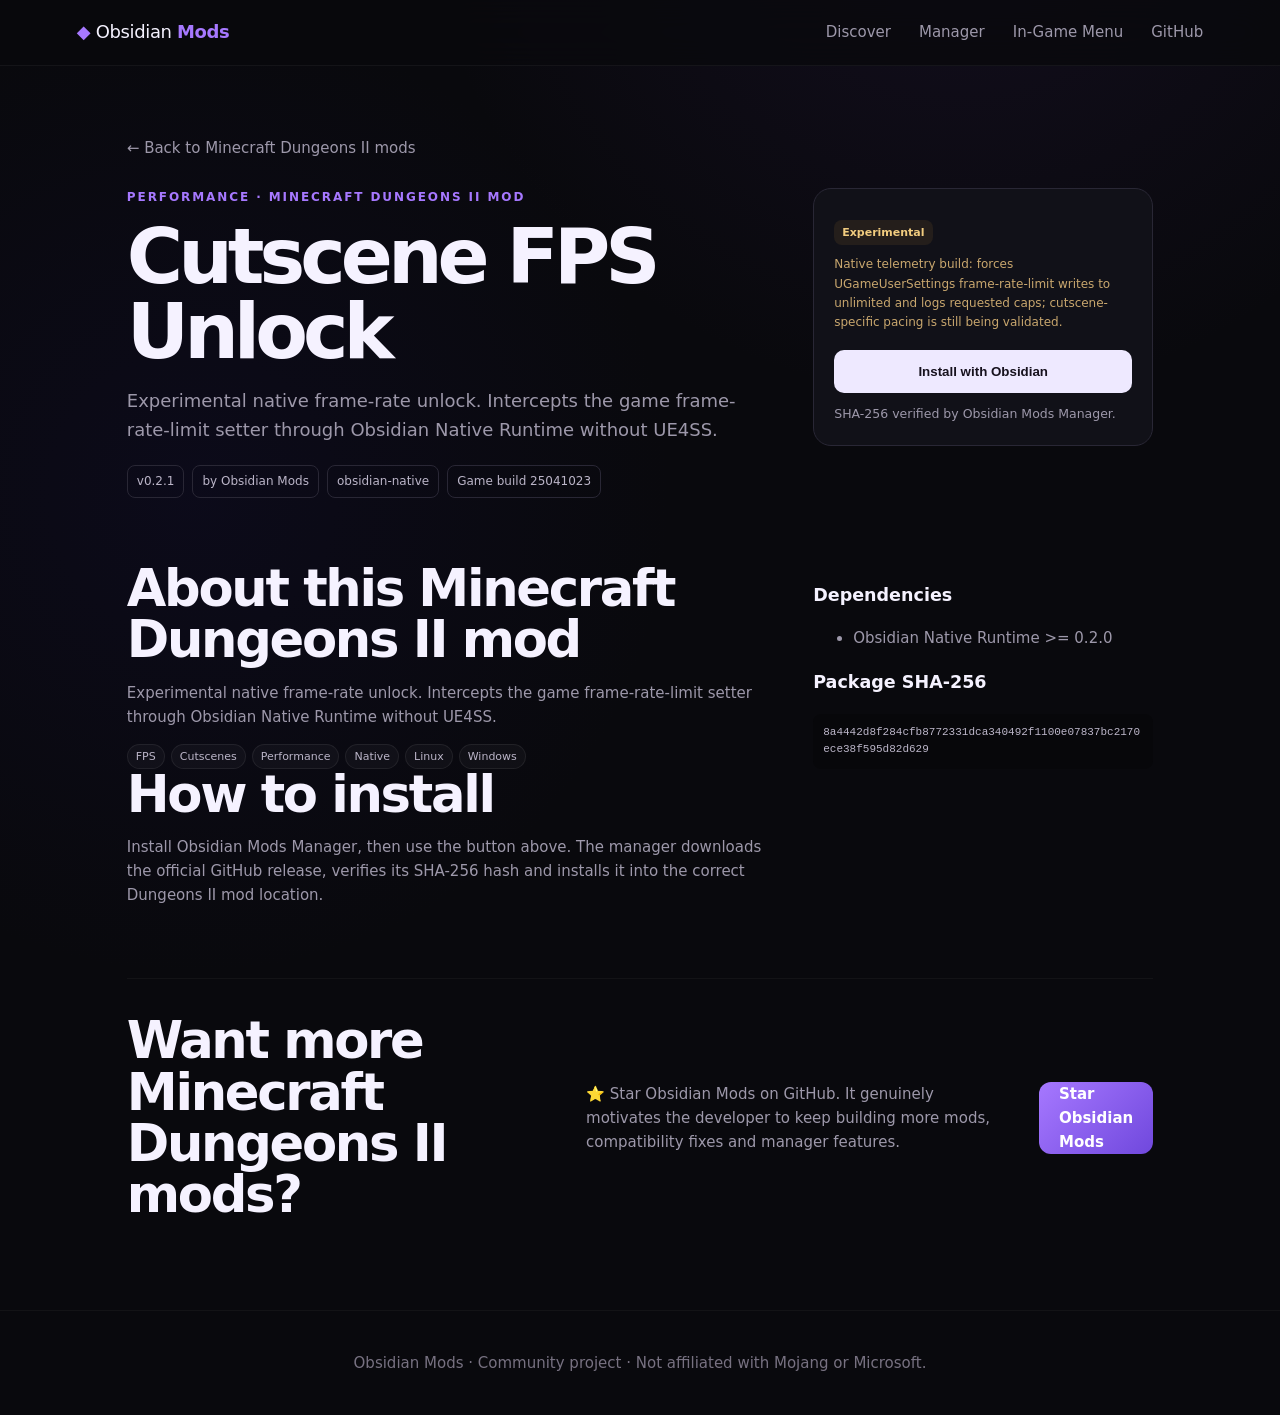
==== docs/mods/cutscene-fps-unlock/index.html @ 4a43fc02 "SEO optimize Obsidian Mods discovery" ====
<!doctype html>
<html lang="en">
<head>
  <meta charset="utf-8">
  <meta name="viewport" content="width=device-width,initial-scale=1">
  <meta name="description" content="Cutscene FPS Unlock for Minecraft Dungeons II (Dungeons 2). Native FPS unlock for Minecraft Dungeons II gameplay and cutscenes. Install with Obsidian Mods Manager.">
  <meta name="robots" content="index,follow,max-image-preview:large">
  <link rel="canonical" href="https://mixutin.github.io/ObsidianMods/mods/cutscene-fps-unlock/">
  <meta property="og:type" content="website">
  <meta property="og:site_name" content="Obsidian Mods">
  <meta property="og:title" content="Cutscene FPS Unlock - Minecraft Dungeons II Mod | Obsidian Mods">
  <meta property="og:description" content="Cutscene FPS Unlock for Minecraft Dungeons II (Dungeons 2). Native FPS unlock for Minecraft Dungeons II gameplay and cutscenes. Install with Obsidian Mods Manager.">
  <meta property="og:url" content="https://mixutin.github.io/ObsidianMods/mods/cutscene-fps-unlock/">
  <meta name="twitter:card" content="summary_large_image">
  <title>Cutscene FPS Unlock - Minecraft Dungeons II Mod | Obsidian Mods</title>
  <link rel="stylesheet" href="../../styles.css">
  <script type="application/ld+json">{"@context":"https://schema.org","@type":"SoftwareApplication","name":"Cutscene FPS Unlock","applicationCategory":"GameApplication","operatingSystem":"Windows, Linux","softwareVersion":"0.2.1","description":"Cutscene FPS Unlock for Minecraft Dungeons II (Dungeons 2). Native FPS unlock for Minecraft Dungeons II gameplay and cutscenes. Install with Obsidian Mods Manager.","url":"https://mixutin.github.io/ObsidianMods/mods/cutscene-fps-unlock/","author":{"@type":"Organization","name":"Obsidian Mods"},"isPartOf":{"@type":"WebSite","name":"Obsidian Mods","url":"https://mixutin.github.io/ObsidianMods/"}}</script>
</head>
<body>
  <header class="nav">
    <a class="brand" href="../../"><span class="gem">◆</span> Obsidian <b>Mods</b></a>
    <nav>
      <a href="../../discover.html">Discover</a>
      <a href="../../manager.html">Manager</a>
      <a href="../../overlay.html">In-Game Menu</a>
      <a href="https://github.com/mixutin/ObsidianMods">GitHub</a>
    </nav>
  </header>
  <main>
    <section class="section mod-detail">
      <a class="back-link" href="../../discover.html">← Back to Minecraft Dungeons II mods</a>
      <div class="mod-hero">
        <div>
          <div class="eyebrow">PERFORMANCE · MINECRAFT DUNGEONS II MOD</div>
          <h1>Cutscene FPS Unlock</h1>
          <p class="lead">Experimental native frame-rate unlock. Intercepts the game frame-rate-limit setter through Obsidian Native Runtime without UE4SS.</p>
          <div class="mod-meta-row">
            <span>v0.2.1</span>
            <span>by Obsidian Mods</span>
            <span>obsidian-native</span>
            <span>Game build 25041023</span>
          </div>
        </div>
        <div class="install-panel">
          <div class="compat experimental">Experimental</div>
          <p class="status-note">Native telemetry build: forces UGameUserSettings frame-rate-limit writes to unlimited and logs requested caps; cutscene-specific pacing is still being validated.</p>
          <button class="install large-install" onclick="location.href='obsidianmods://install/cutscene-fps-unlock'">Install with Obsidian</button>
          <small>SHA-256 verified by Obsidian Mods Manager.</small>
        </div>
      </div>
      <div class="mod-columns">
        <section>
          <h2>About this Minecraft Dungeons II mod</h2>
          <p>Experimental native frame-rate unlock. Intercepts the game frame-rate-limit setter through Obsidian Native Runtime without UE4SS.</p>
          <div class="tags"><span class="tag">FPS</span><span class="tag">Cutscenes</span><span class="tag">Performance</span><span class="tag">Native</span><span class="tag">Linux</span><span class="tag">Windows</span></div>
          <h2>How to install</h2>
          <p>Install Obsidian Mods Manager, then use the button above. The manager downloads the official GitHub release, verifies its SHA-256 hash and installs it into the correct Dungeons II mod location.</p>
        </section>
        <aside>
          <h3>Dependencies</h3>
          <ul><li>Obsidian Native Runtime &gt;= 0.2.0</li></ul>
          <h3>Package SHA-256</h3>
          <code class="hash">8a4442d8f284cfb8772331dca340492f1100e07837bc2170ece38f595d82d629</code>
        </aside>
      </div>
      <section class="star-inline">
        <h2>Want more Minecraft Dungeons II mods?</h2>
        <p>⭐ Star Obsidian Mods on GitHub. It genuinely motivates the developer to keep building more mods, compatibility fixes and manager features.</p>
        <a class="primary" href="https://github.com/mixutin/ObsidianMods">Star Obsidian Mods</a>
      </section>
    </section>
  </main>
  <footer>Obsidian Mods · Community project · Not affiliated with Mojang or Microsoft.</footer>
</body>
</html>
---- docs/styles.css ----
:root {
  color-scheme: dark;
  --bg: #09090d;
  --panel: #111118;
  --panel2: #171721;
  --text: #f5f2ff;
  --muted: #9d98aa;
  --purple: #a678ff;
  --purple2: #7048dd;
  --line: #292735;
}
* { box-sizing: border-box; }
html { scroll-behavior: smooth; }
body {
  margin: 0;
  background:
    radial-gradient(circle at 75% -10%, #3d236633 0, transparent 34rem),
    radial-gradient(circle at 15% 35%, #17104d33 0, transparent 30rem),
    var(--bg);
  color: var(--text);
  font: 15px/1.6 Inter, ui-sans-serif, system-ui, -apple-system, sans-serif;
}
a { color: inherit; text-decoration: none; }
.nav {
  position: sticky; top: 0; z-index: 10;
  display: flex; align-items: center; justify-content: space-between;
  padding: 18px clamp(22px, 6vw, 90px);
  border-bottom: 1px solid #ffffff0c;
  background: #09090dcc; backdrop-filter: blur(18px);
}
.brand { font-size: 18px; letter-spacing: -.02em; }
.brand b, .gem, h1 span { color: var(--purple); }
nav { display: flex; gap: 28px; color: var(--muted); }
nav a:hover { color: white; }
.hero {
  min-height: 74vh;
  display: flex; flex-direction: column; justify-content: center;
  max-width: 1180px; margin: auto;
  padding: 80px clamp(22px, 6vw, 90px);
}
.eyebrow {
  color: var(--purple); font-size: 12px; font-weight: 800;
  letter-spacing: .16em; margin-bottom: 12px;
}
h1 { font-size: clamp(54px, 7vw, 96px); line-height: .98; letter-spacing: -.065em; margin: 0; }
h2 { font-size: clamp(32px, 4vw, 52px); line-height: 1; letter-spacing: -.045em; margin: 0; }
.hero p { max-width: 650px; color: var(--muted); font-size: 19px; margin: 28px 0; }
.actions { display: flex; gap: 12px; flex-wrap: wrap; }
.primary, .secondary {
  display: inline-flex; align-items: center; justify-content: center;
  min-height: 46px; padding: 0 20px; border-radius: 12px; font-weight: 750;
}
.primary { background: linear-gradient(135deg, var(--purple), var(--purple2)); color: white; }
.secondary { border: 1px solid var(--line); background: #ffffff06; }
.trust { display: flex; gap: 24px; flex-wrap: wrap; margin-top: 26px; color: #bcb7c9; font-size: 13px; }
.section { max-width: 1180px; margin: auto; padding: 90px clamp(22px, 6vw, 90px); }
.section-head { display: flex; align-items: end; justify-content: space-between; gap: 24px; margin-bottom: 28px; }
input {
  width: min(330px, 100%); background: var(--panel); color: white;
  border: 1px solid var(--line); border-radius: 12px; padding: 13px 16px; outline: 0;
}
input:focus { border-color: var(--purple); }
.grid { display: grid; grid-template-columns: repeat(3, 1fr); gap: 14px; }
.card {
  min-height: 245px; display: flex; flex-direction: column;
  padding: 22px; border: 1px solid var(--line); border-radius: 18px;
  background: linear-gradient(145deg, #171721, #0e0e14);
}
.card.featured { box-shadow: inset 0 0 0 1px #a678ff40; }
.card-top { display: flex; align-items: center; justify-content: space-between; gap: 12px; }
.card h3 { font-size: 20px; margin: 0; }
.card p { color: var(--muted); flex: 1; }
.meta { color: #b6b1c3; font-size: 12px; }
.pill {
  font-size: 10px; letter-spacing: .09em; font-weight: 800;
  color: #d3c0ff; background: #9c6eff1a; border: 1px solid #a678ff42;
  border-radius: 999px; padding: 4px 8px;
}
.install {
  border: 0; border-radius: 10px; padding: 11px 14px; cursor: pointer;
  background: #eee9ff; color: #17121e; font-weight: 800;
}
.install:hover { background: white; }
.empty { padding: 60px; text-align: center; color: var(--muted); }
.manager {
  display: grid; grid-template-columns: 1fr 1fr; gap: 70px; align-items: center;
  border-top: 1px solid #ffffff0a;
}
.manager-copy p { color: var(--muted); font-size: 17px; }
.platforms { display: flex; flex-wrap: wrap; gap: 8px; margin: 22px 0; }
.platforms span { padding: 6px 10px; background: #ffffff08; border: 1px solid var(--line); border-radius: 8px; font-size: 12px; }
.mock {
  padding: 16px; border: 1px solid #343044; border-radius: 20px;
  background: #0d0d13; box-shadow: 0 30px 90px #0008;
}
.mock-top { display: flex; justify-content: space-between; padding: 10px 8px 18px; color: #c9c4d5; }
.mock-card { padding: 18px; margin-bottom: 10px; background: var(--panel2); border: 1px solid var(--line); border-radius: 14px; }
.mock-card .pill { float: right; }
.mock-card p { color: var(--muted); }
.mock-card button { background: transparent; border: 0; color: #8ee0a0; padding: 0; }
footer { padding: 40px 6vw; text-align: center; color: #777181; border-top: 1px solid #ffffff0a; }
@media (max-width: 850px) {
  nav { display: none; }
  .grid { grid-template-columns: 1fr; }
  .manager { grid-template-columns: 1fr; gap: 35px; }
  .section-head { align-items: stretch; flex-direction: column; }
}

nav a.active { color: white; }
.page-hero {
  max-width: 1180px;
  margin: auto;
  padding: 110px clamp(22px, 6vw, 90px) 55px;
}
.page-hero.compact { padding-bottom: 25px; }
.page-hero p, .lead {
  max-width: 720px;
  color: var(--muted);
  font-size: 18px;
}
.directory { padding-top: 28px; }
.directory-tools {
  display: grid;
  grid-template-columns: minmax(240px, 1fr) 210px 210px;
  gap: 10px;
  margin-bottom: 12px;
}
select {
  background: var(--panel);
  color: white;
  border: 1px solid var(--line);
  border-radius: 12px;
  padding: 0 14px;
}
.catalog-stats { color: var(--muted); font-size: 13px; margin: 8px 0 18px; }
.card-title:hover h3 { color: #d9c8ff; }
.card-actions {
  display: flex;
  align-items: center;
  gap: 9px;
  margin-top: 16px;
}
.card-actions .install { margin-left: auto; }
.secondary.small { min-height: 39px; padding: 0 14px; }
.install:disabled {
  cursor: not-allowed;
  background: #302d39;
  color: #87818f;
}
.tags { display: flex; flex-wrap: wrap; gap: 6px; margin-top: 9px; }
.tag {
  padding: 3px 8px;
  border: 1px solid #ffffff12;
  background: #ffffff08;
  border-radius: 999px;
  color: #bbb5c8;
  font-size: 11px;
}
.compat {
  width: fit-content;
  margin-top: 11px;
  padding: 4px 8px;
  border-radius: 8px;
  font-size: 11px;
  font-weight: 800;
}
.compat.stable { color: #94e6a6; background: #66c77b18; }
.compat.experimental { color: #f1cc7f; background: #d99f3618; }
.compat.blocked { color: #f0959b; background: #dc5e6718; }
.status-note { color: #c9a76e; font-size: 12px; margin: 10px 0 0; }
.feature-grid {
  display: grid;
  grid-template-columns: repeat(3, 1fr);
  gap: 14px;
}
.feature {
  padding: 24px;
  border: 1px solid var(--line);
  border-radius: 18px;
  background: linear-gradient(145deg, #15151e, #0d0d13);
}
.feature b { font-size: 17px; }
.feature p { color: var(--muted); margin-bottom: 0; }
.platforms.large span { font-size: 13px; padding: 9px 12px; }
.screenshot-frame {
  min-height: 410px;
  border-radius: 20px;
  border: 1px solid #343044;
  background: #0d0d13;
  overflow: hidden;
}
.pending-shot {
  display: grid;
  place-items: center;
  background:
    linear-gradient(135deg, #a678ff0d, transparent 40%),
    #0d0d13;
}
.shot-label {
  max-width: 420px;
  padding: 22px;
  color: #8f899b;
  text-align: center;
}
.overlay-layout {
  display: grid;
  grid-template-columns: .9fr 1.1fr;
  gap: 55px;
  align-items: center;
}
.status-demo { display: grid; gap: 9px; margin-top: 24px; }
.status-demo > div {
  display: grid;
  grid-template-columns: 12px 1fr;
  column-gap: 10px;
  padding: 13px;
  border: 1px solid var(--line);
  border-radius: 12px;
  background: var(--panel);
}
.status-demo small { grid-column: 2; color: var(--muted); }
.status-dot { width: 8px; height: 8px; border-radius: 50%; margin-top: 8px; }
.status-dot.ok { background: #70da8f; }
.status-dot.warn { background: #e4b45e; }
.status-dot.bad { background: #ef6f76; }
.mod-detail { padding-top: 70px; }
.back-link { color: var(--muted); }
.back-link:hover { color: white; }
.mod-hero {
  display: grid;
  grid-template-columns: 1fr 340px;
  gap: 50px;
  align-items: start;
  padding-top: 28px;
}
.mod-hero h1 { font-size: clamp(48px, 6vw, 82px); }
.mod-meta-row { display: flex; flex-wrap: wrap; gap: 8px; margin-top: 20px; }
.mod-meta-row span {
  padding: 6px 9px;
  border: 1px solid var(--line);
  border-radius: 8px;
  color: #bbb5c8;
  font-size: 12px;
}
.install-panel {
  padding: 20px;
  border: 1px solid var(--line);
  border-radius: 18px;
  background: var(--panel);
}
.large-install { width: 100%; margin: 18px 0 8px; padding: 14px; }
.install-panel small { color: var(--muted); }
.mod-columns {
  display: grid;
  grid-template-columns: 1fr 340px;
  gap: 50px;
  margin-top: 65px;
}
.mod-columns p, .mod-columns li { color: var(--muted); }
.hash {
  display: block;
  overflow-wrap: anywhere;
  padding: 10px;
  background: #0004;
  border-radius: 8px;
  color: #bcb6c9;
  font-size: 11px;
}
.gallery { margin-top: 60px; }
.gallery-grid { display: grid; grid-template-columns: repeat(2, 1fr); gap: 14px; }
.gallery-grid img { width: 100%; border-radius: 16px; border: 1px solid var(--line); }

@media (max-width: 850px) {
  .directory-tools { grid-template-columns: 1fr; }
  .feature-grid { grid-template-columns: 1fr; }
  .overlay-layout, .mod-hero, .mod-columns { grid-template-columns: 1fr; }
  .gallery-grid { grid-template-columns: 1fr; }
}

.docs-copy { max-width: 900px; }
.docs-copy h2 { margin-top: 44px; font-size: 28px; }
.docs-copy p { color: var(--muted); font-size: 16px; }
.docs-copy pre {
  overflow-x: auto;
  padding: 18px;
  border: 1px solid var(--line);
  border-radius: 14px;
  background: #08080c;
  color: #d9d2e8;
  line-height: 1.5;
}
.docs-copy code { font-family: ui-monospace, SFMono-Regular, Menlo, monospace; }

.download-grid {
  display: grid;
  grid-template-columns: repeat(3, 1fr);
  gap: 12px;
  margin-top: 28px;
}
.download-card {
  display: flex;
  flex-direction: column;
  gap: 5px;
  padding: 18px;
  border: 1px solid var(--line);
  border-radius: 14px;
  background: var(--panel);
}
.download-card:hover { border-color: #6d5c91; background: #171721; }
.download-card span { color: var(--muted); font-size: 12px; }
@media (max-width: 850px) {
  .download-grid { grid-template-columns: 1fr; }
}

.faq { max-width: 940px; }
.faq h2 { margin-bottom: 26px; }
.faq details {
  border: 1px solid var(--line);
  border-radius: 14px;
  background: var(--panel);
  padding: 16px 18px;
  margin-top: 10px;
}
.faq summary { cursor: pointer; font-weight: 750; }
.faq details p { color: var(--muted); margin-bottom: 0; }
.star-cta, .star-inline {
  display: flex;
  align-items: center;
  justify-content: space-between;
  gap: 28px;
  border-top: 1px solid #ffffff0a;
}
.star-cta p, .star-inline p { max-width: 720px; color: var(--muted); }
.star-inline { margin-top: 56px; padding-top: 36px; }
@media (max-width: 850px) {
  .star-cta, .star-inline { align-items: flex-start; flex-direction: column; }
}
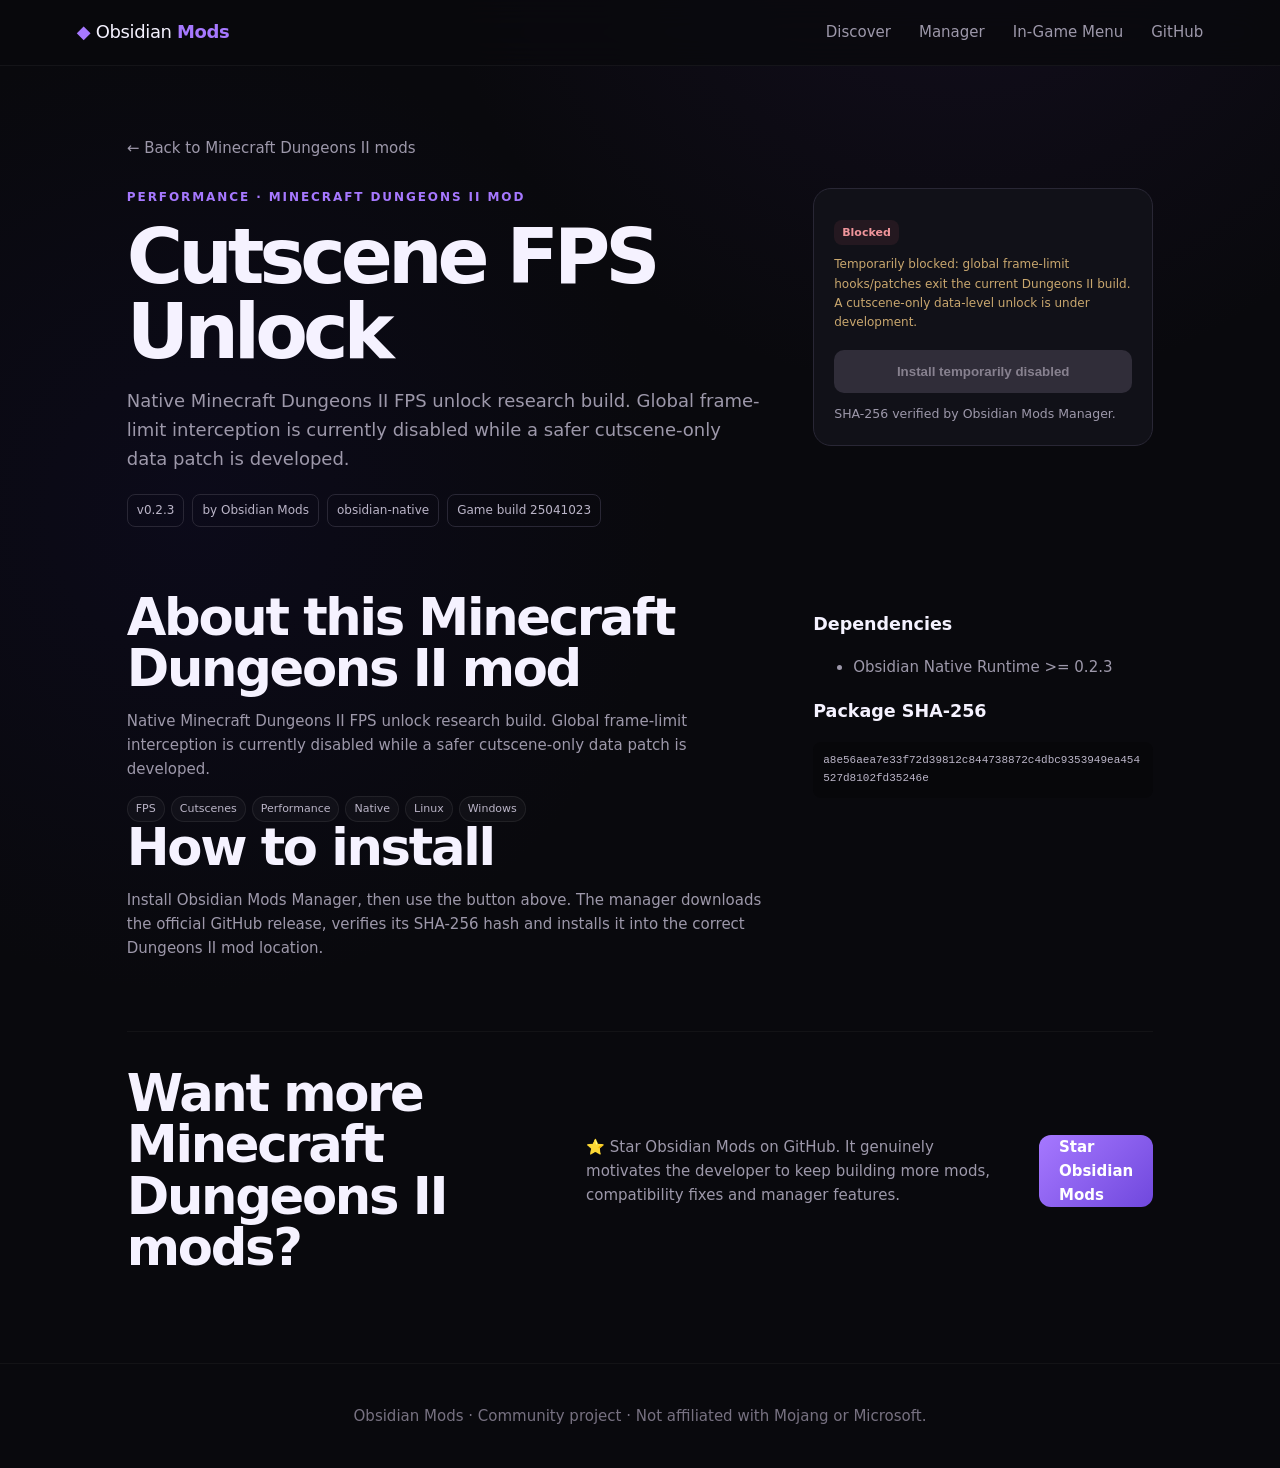
==== commit 9aed7273: "Promote runtime 0.2.3 and block unsafe FPS build" ====
--- a/docs/mods/cutscene-fps-unlock/index.html
+++ b/docs/mods/cutscene-fps-unlock/index.html
@@ -14,7 +14,7 @@
   <meta name="twitter:card" content="summary_large_image">
   <title>Cutscene FPS Unlock - Minecraft Dungeons II Mod | Obsidian Mods</title>
   <link rel="stylesheet" href="../../styles.css">
-  <script type="application/ld+json">{"@context":"https://schema.org","@type":"SoftwareApplication","name":"Cutscene FPS Unlock","applicationCategory":"GameApplication","operatingSystem":"Windows, Linux","softwareVersion":"0.2.1","description":"Cutscene FPS Unlock for Minecraft Dungeons II (Dungeons 2). Native FPS unlock for Minecraft Dungeons II gameplay and cutscenes. Install with Obsidian Mods Manager.","url":"https://mixutin.github.io/ObsidianMods/mods/cutscene-fps-unlock/","author":{"@type":"Organization","name":"Obsidian Mods"},"isPartOf":{"@type":"WebSite","name":"Obsidian Mods","url":"https://mixutin.github.io/ObsidianMods/"}}</script>
+  <script type="application/ld+json">{"@context":"https://schema.org","@type":"SoftwareApplication","name":"Cutscene FPS Unlock","applicationCategory":"GameApplication","operatingSystem":"Windows, Linux","softwareVersion":"0.2.3","description":"Cutscene FPS Unlock for Minecraft Dungeons II (Dungeons 2). Native FPS unlock for Minecraft Dungeons II gameplay and cutscenes. Install with Obsidian Mods Manager.","url":"https://mixutin.github.io/ObsidianMods/mods/cutscene-fps-unlock/","author":{"@type":"Organization","name":"Obsidian Mods"},"isPartOf":{"@type":"WebSite","name":"Obsidian Mods","url":"https://mixutin.github.io/ObsidianMods/"}}</script>
 </head>
 <body>
   <header class="nav">
@@ -33,34 +33,34 @@
         <div>
           <div class="eyebrow">PERFORMANCE · MINECRAFT DUNGEONS II MOD</div>
           <h1>Cutscene FPS Unlock</h1>
-          <p class="lead">Experimental native frame-rate unlock. Intercepts the game frame-rate-limit setter through Obsidian Native Runtime without UE4SS.</p>
+          <p class="lead">Native Minecraft Dungeons II FPS unlock research build. Global frame-limit interception is currently disabled while a safer cutscene-only data patch is developed.</p>
           <div class="mod-meta-row">
-            <span>v0.2.1</span>
+            <span>v0.2.3</span>
             <span>by Obsidian Mods</span>
             <span>obsidian-native</span>
             <span>Game build 25041023</span>
           </div>
         </div>
         <div class="install-panel">
-          <div class="compat experimental">Experimental</div>
-          <p class="status-note">Native telemetry build: forces UGameUserSettings frame-rate-limit writes to unlimited and logs requested caps; cutscene-specific pacing is still being validated.</p>
-          <button class="install large-install" onclick="location.href='obsidianmods://install/cutscene-fps-unlock'">Install with Obsidian</button>
+          <div class="compat blocked">Blocked</div>
+          <p class="status-note">Temporarily blocked: global frame-limit hooks/patches exit the current Dungeons II build. A cutscene-only data-level unlock is under development.</p>
+          <button class="install large-install" onclick="location.href='obsidianmods://install/cutscene-fps-unlock'" disabled>Install temporarily disabled</button>
           <small>SHA-256 verified by Obsidian Mods Manager.</small>
         </div>
       </div>
       <div class="mod-columns">
         <section>
           <h2>About this Minecraft Dungeons II mod</h2>
-          <p>Experimental native frame-rate unlock. Intercepts the game frame-rate-limit setter through Obsidian Native Runtime without UE4SS.</p>
+          <p>Native Minecraft Dungeons II FPS unlock research build. Global frame-limit interception is currently disabled while a safer cutscene-only data patch is developed.</p>
           <div class="tags"><span class="tag">FPS</span><span class="tag">Cutscenes</span><span class="tag">Performance</span><span class="tag">Native</span><span class="tag">Linux</span><span class="tag">Windows</span></div>
           <h2>How to install</h2>
           <p>Install Obsidian Mods Manager, then use the button above. The manager downloads the official GitHub release, verifies its SHA-256 hash and installs it into the correct Dungeons II mod location.</p>
         </section>
         <aside>
           <h3>Dependencies</h3>
-          <ul><li>Obsidian Native Runtime &gt;= 0.2.0</li></ul>
+          <ul><li>Obsidian Native Runtime &gt;= 0.2.3</li></ul>
           <h3>Package SHA-256</h3>
-          <code class="hash">8a4442d8f284cfb8772331dca340492f1100e07837bc2170ece38f595d82d629</code>
+          <code class="hash">a8e56aea7e33f72d39812c844738872c4dbc9353949ea454527d8102fd35246e</code>
         </aside>
       </div>
       <section class="star-inline">
